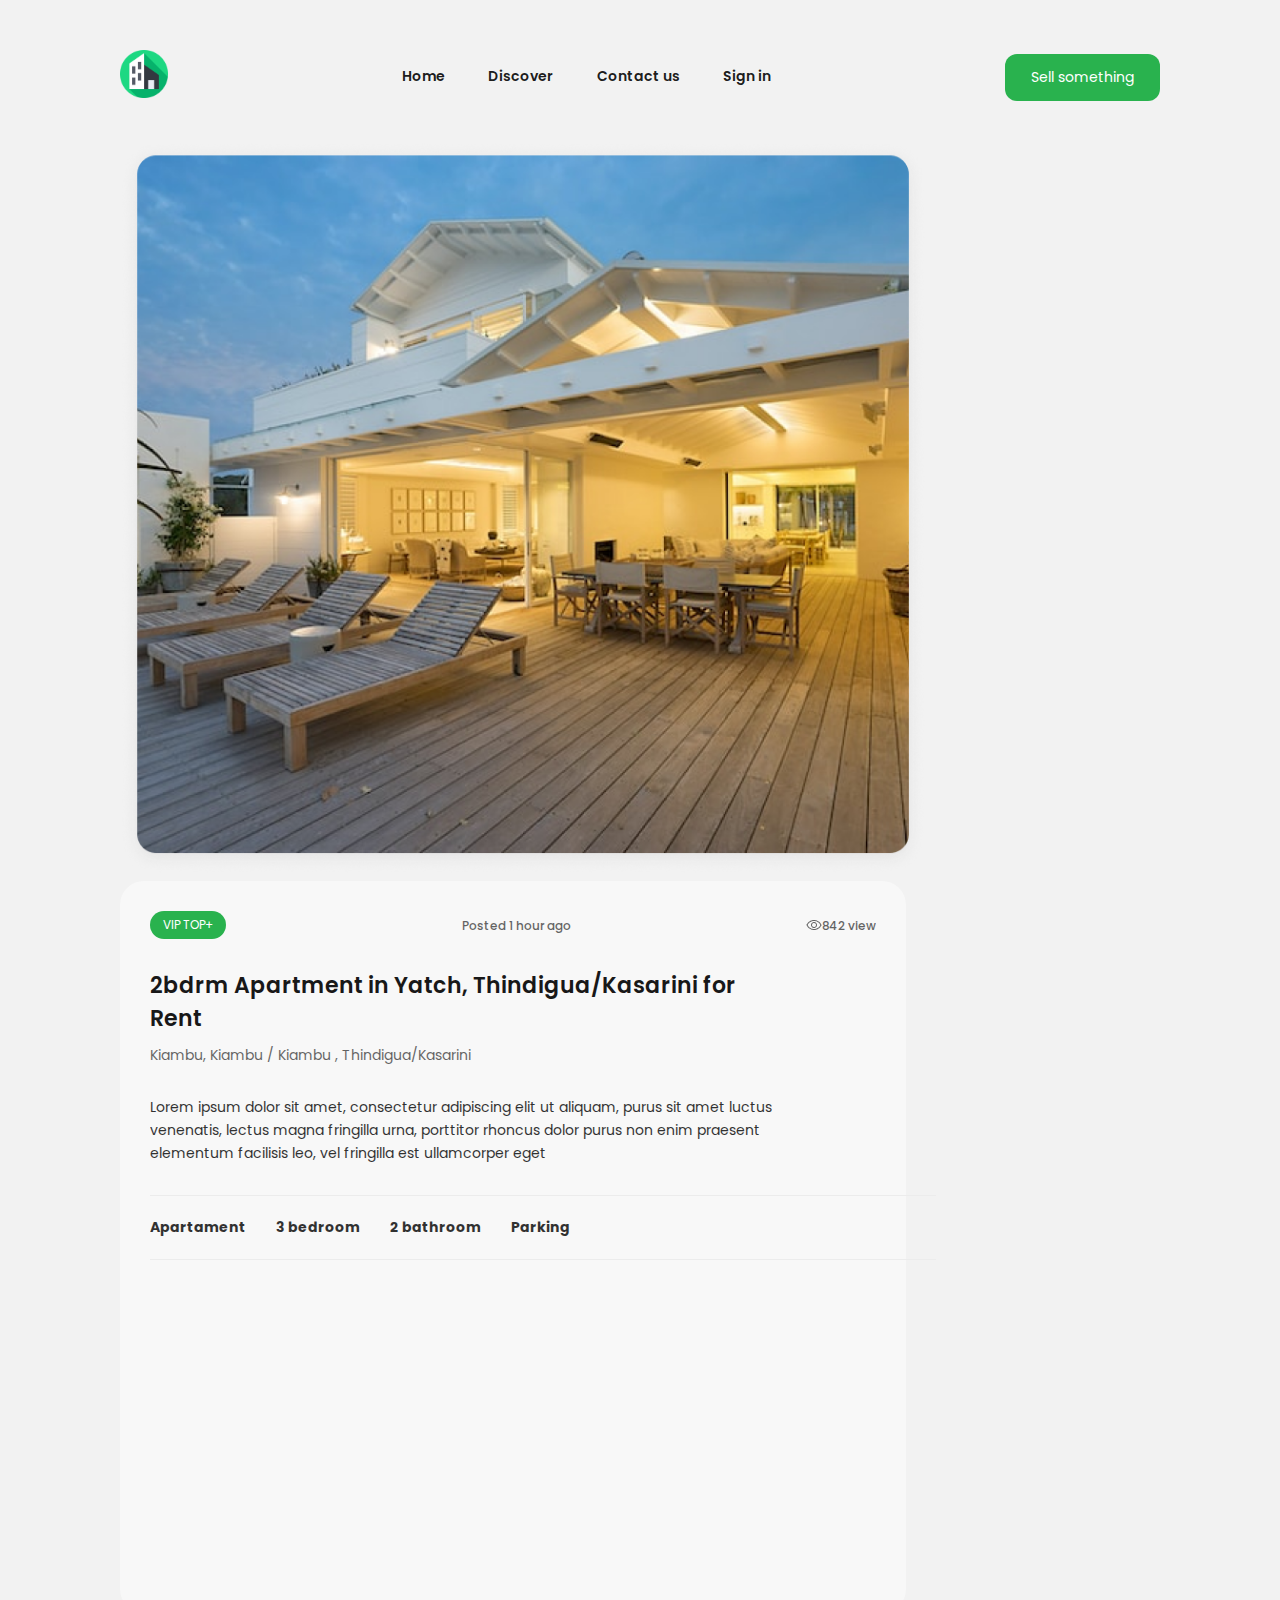
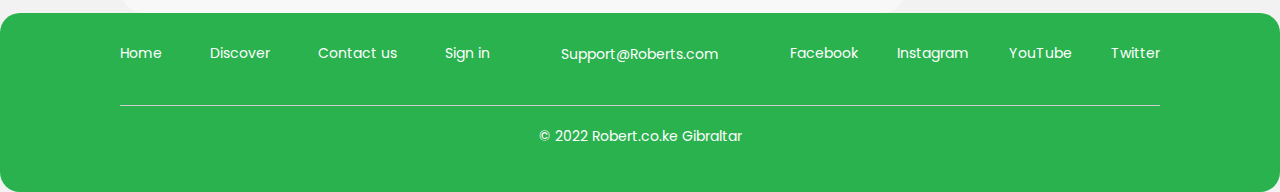
==== Home.html @ 2c14aee9 "started page 2" ====
<!DOCTYPE html>
<html lang="en">
    <head>
        <meta charset="UTF-8">
        <meta name="viewport" content="width=device-width, initial-scale=1.0">
        <title>SHUALEDURI</title>
        <link rel="preconnect" href="https://fonts.googleapis.com">
        <link rel="preconnect" href="https://fonts.gstatic.com" crossorigin>
        <link href="https://fonts.googleapis.com/css2?family=Poppins:ital,wght@0,100;0,200;0,300;0,400;0,500;0,600;0,700;0,800;0,900;1,100;1,200;1,300;1,400;1,500;1,600;1,700;1,800;1,900&display=swap" rel="stylesheet">
        <link rel="stylesheet" href="assets/css/style.css">
        <link rel="shortcut icon" href="assets/images/logo.png" type="image/x-icon">
    </head>
    <body class="font-family">
        <header>
            <div class="container">
                <div class="d-flex header-div">
                    <a href="index.html">
                        <img id="logo" src="assets/images/logo.png" alt="logo">
                    </a>
                    <nav>
                        <ul class="navbar-ul font">
                            <li>
                                <a href="#">Home</a>
                            </li>
                            <li>
                                <a href="#">Discover</a>
                            </li>
                            <li>
                                <a href="#">Contact us</a>
                            </li>
                            <li>
                                <a href="#">Sign in</a>
                            </li>
                        </ul>
                    </nav>
                    <div class="button-div">
                        <button class="button-h font">Sell something</button>
                    </div>
                </div>
            </div>
            <div class="buttons">
                <div class="gilaki-f">
                    <div class="gilaki">
                        <img src="assets/images/home-2.png" alt="home-2">
                        <h1>Home</h1>
                    </div>
                    <div class="gilaki">
                        <img src="assets/images/3dcube.png" alt="3dcube">
                        <h1>Discover</h1>
                    </div>
                    <div class="gilaki">
                        <div class="isari-bg">
                            <img src="assets/images/isari.png" alt="isari">
                        </div>
                        <h1 class="gilaki-t">Sell</h1>
                    </div>
                    <div class="gilaki">
                        <img src="assets/images/message-text.png" alt="message-text">
                        <h1>Message</h1>
                    </div>
                    <div class="gilaki">
                        <img src="assets/images/user.png" alt="user">
                        <h1>Profile</h1>
                    </div>
                </div>    
            </div>
        </header>
        <main class="container">
            <section class="d-flex spb">
                <article class="article1">
                    <img src="assets/images/Rectangle 431.png" alt="Rectangle">
                </article>
                <article class="article2">
                    <div class="article2-div">
                        <div class="article2-bg">
                            <h1>VIP TOP+</h1>
                        </div>
                        <h1 class="h1-2">Posted 1 hour ago</h1>
                        <div class="f-div">
                            <img src="assets/images/tvali.png" alt="tvali">
                            <h1 class="h1-3">842 view</h1>
                        </div>
                    </div>
                    <div class="article2-div2">
                        <h1>2bdrm Apartment in Yatch, Thindigua/Kasarini for Rent</h1>
                        <h2>Kiambu, Kiambu / Kiambu , Thindigua/Kasarini</h2>
                        <p>Lorem ipsum dolor sit amet, consectetur adipiscing elit ut aliquam, purus sit amet luctus venenatis, lectus magna fringilla urna, porttitor rhoncus dolor purus non enim praesent elementum facilisis leo, vel fringilla est ullamcorper eget</p>
                    </div>
                    <div>
                        <div class="zoli3"></div>
                        <div class="middle-flex">
                            <h1>Apartament</h1>
                            <h1>3 bedroom</h1>
                            <h1>2 bathroom</h1>
                            <h1>Parking</h1>
                        </div>
                        <div class="zoli3"></div>
                    </div>
                    <div>
                        
                    </div>
                </article>
            </section>
        </main>
        <footer>
            <div class="container">
                <div class="footer-f">
                    <div class="row">
                        <ul class="navbar-ul li-row">
                            <li><a href="#"></a>Home</li>
                            <li><a href="#"></a>Discover</li>
                            <li><a href="#"></a>Contact us</li>
                            <li><a href="#"></a>Sign in</li>
                        </ul>
                    </div>
                    <div class="mail">
                        <h1>Support@Roberts.com</h1>
                    </div>
                    <div class="row">
                        <ul class="navbar-ul li-row2">
                            <li><a href="facebook.com" target="_blank"></a>Facebook</li>
                            <li><a href="instagram.com" target="_blank"></a>Instagram</li>
                            <li><a href="youtube.com" target="_blank"></a>YouTube</li>
                            <li><a href="x.com" target="_blank"></a>Twitter</li>
                        </ul>
                    </div>
                </div>
                <div>
                    <div class="zoli2"></div>
                </div>
                <div class="last">
                    <h1>© 2022 Robert.co.ke Gibraltar</h1>
                </div>
            </div>
        </footer>
    </body>
</html>
---- assets/css/style.css ----
*{
    margin: 0;
    padding: 0;
    box-sizing: border-box;
}
a{
    text-decoration: none;
}
ul{
    list-style: none;
}
img{
    max-width: 100%;
}
body{
    background-color: #F2F2F2;
}
header{
    padding-top: 42px;
    padding-bottom: 30px;
}
#logo{
    max-width: 48px;
    max-height: 48px;
}
.container{
    max-width: 1920px;
    width: 100%;
    margin: 0 auto;
    padding: 0 120px;
}
.d-flex{
    display: flex;
    flex-wrap: wrap;
}
.navbar-ul{
    display: flex;
    gap: 20px;
    width: 370px;
    height: 22px;
    justify-content: space-between;
}
.navbar-ul a{
    color: #000000E5;
    position: relative;
}
.font-family{
    font-family: "Poppins", sans-serif;
}
.font{
    font-size: 14px;
    font-weight: 600;
    font-family: "Poppins", sans-serif;
}
.header-div{
    align-items: center;
    justify-content: space-between;
    max-width: 1920px;
    height: 70px;
}
.button-h{
    border: none;
    background-color: #29B24E;
    padding: 13px 26px;
    border-radius: 12px;
    gap: 10px;
    color: #FFFFFF;
    transition: all 0.2s 0.2s;
    font-weight: 400;
}
.button-h:hover{
    font-size: 20px;
}
.navbar-ul a::before{
    content: "";
    position: absolute;
    bottom: -10px;
    left: 0;
    width: 0%;
    height: 3px;
    background-color: #29B24E;
    transition: all 0.5s; 
}
.navbar-ul a:hover::before{
    width: 100%;
}
.search-frame{
    max-width: 18px;
    width: 100%;
    position: absolute;
    top: 245px;
    left: 745px;
}
.main-img{
    max-width: 1225px;
    width: 100%;
    border-radius: 25px;
}
.section2 h1{
    font-size: 47px;
    max-width: 749px;
    width: 100%;
    position: absolute;
    top: 80px;
    left: 250px;
}
.section2 h2{
    font-size: 16px;
    opacity: 80%;
    font-weight: 400;
    max-width: 336px;
    width: 100%;
    position: absolute;
    top: 160px;
    left: 455px;
}
.section2-div{
    position: relative;
}
.section1{
    background-color: #F8F8F8;
    max-width: 395px;
    width: 100%;
    border-radius: 24px;
    padding: 30px;
}
.section1 h1{
    font-weight: 400;
    padding-bottom: 10px;
}
.article{
    justify-content: space-between;
}
.check{
    display: flex;
    flex-direction: column;
    gap: 5px;
    font-size: 20px;
}
input[type="checkbox"] {
    accent-color: #29B24E;
}
label{
    font-size: 14px;
    font-weight: 400;
}
label span{
    opacity: 80%;
}
.padding-b{
    padding-bottom: 20px;
}
select{
    max-width: 331px;
    height: 48px;
    width: 100%;
    border-radius: 10px;
    background-color: #F8F8F8;
    border: 1px solid #0D9CA436;
    margin-bottom: 20px;
}
option{
    font-size: 14px;
    font-weight: 400;
}
select{
    padding: 10px;
    font-size: 14px;
    font-weight: 400;
}
input[type="search"] {
    max-width: 324px;
    height: 48px;
    width: 100%;
    border-radius: 10px;
    background-color: #F8F8F8;
    opacity: 80%;
    border: none;
    padding: 20px;
    font-size: 14px;
    font-weight: 400;
    position: absolute;
    top: 230px;
    left: 460px;
}
.section3{
    margin-top: 30px;
    width: 100%;
}
.section3-div{
    max-width: 395px;
    width: 100%;
    height: 424px;
    border-radius: 14px;
    background-color: #F8F8F8;
    padding: 15px;
    position: relative;
    margin-bottom: 20px;
}
.img{
    max-width: 363px;
    height: 202px;
    border-radius: 20px;
    width: 100%;
}
.frame{
    width: 50px;
    position: absolute;
    top: 195px;
    left: 322px;
}
.frame-div img{
    padding: 15px;
    background-color: white;
    border-radius: 50px;
}
.title {
    color: #FFFFFF;
    font-size: 12px;
    font-weight: 500;
    border-radius: 15px;
    background-color: #29B24E;
    max-width: 76px;
    width: 100%;
    height: 30px;
    position: absolute;
    top: 20px;
    left: 20px;
    text-align: center;
    padding-top: 6px;
}
.section3-div h2{
   font-size: 16px;
   line-height: 24px;
   font-weight: 500;
   max-width: 304px;
   width: 100%;
   margin-top: 10px;
}
.section3-div h3{
    font-size: 14px;
    font-weight: 400;
    opacity: 50%;
    line-height: 21px;
}
.section3-div h4{
    font-size: 24px;
    font-weight: 500;
    text-align: right;
    line-height: 36px;
    color: #29B24E;
    margin-top: 30px;
}
.section3-div span{
    color: black;
    font-size: 15px;
    font-weight: 400;
}
.flex-div{
    display: flex;
    flex-wrap: wrap;
    justify-content: space-between;
}
.zoli{
    background-color: #CFEAD6;
    max-width: 395px;
    height: 1px;
    border-radius: 2px;
    margin-top: 20px;
}
.desc{
    height: 55px;
    align-items: center;
    justify-content: space-around;
}
.desc h1{
    font-size: 14px;
    font-weight: 400;
    line-height: 21px;
}
footer{
    background-color: #29B24E;
    height: 179px;
    border-radius: 20px;
    padding-top: 30px;
}
.footer-f{
    display: flex;
    justify-content: space-between;
    align-items: center;
    flex-wrap: wrap;
}
.footer-f li, .mail h1{
    color: white;
    font-size: 14px;
    font-weight: 400;
    line-height: 21px;
}
.zoli2{
    max-width: 1640px;
    width: 100%;
    height: 1px;
    border-radius: 40px;
    background-color: #D0D0D0;
    margin-top: 40px;
}
.last h1{
    font-size: 14px;
    font-weight: 400;
    line-height: 21px;
    color: #FFFFFF;
    display: flex;
    margin-top: 20px;
    justify-content: center;
    align-items: center;
    flex-wrap: wrap;
}
.section3-title{
    font-size: 18px;
    font-weight: 500;
    line-height: 27px;
    margin: 20px 0;
}
.buttons{
    display: none;
}
@media(max-width:768px){
    nav, .button-div, .section2-div input, .mail{
        display: none;
    }
    .container{
        padding: 0 10px;
        max-width: 768px;
        width: 100%;
    }
    .article{
        display: flex;
        flex-direction: column-reverse;
    }
    .main-img{
        max-width: 335px;
        height: 435px;
        width: 100%;
        margin-left: 10px;
    }
    .section2-div h1{
        max-width: 241px;
        width: 100%;
        font-size: 24px;
        line-height: 36px;
        top: 50px;
        left: 50px;
        text-align: center;
    }
    .section2 h2{
        font-size: 14px;
        font-weight: 400;
        line-height: 21px;
        top: 120px;
        left: 30px;
    }
    .frame{
        top: 190px;
        left: 280px;
    }
    .section3-div h2{
        margin-top: 20px;
    }
    footer{
        max-width: 375px;
        width: 100%;
        height: 326px;
        margin: 50px 0;
        margin-bottom: 100px;
    }
    .search-frame{
        top: 12px;
        left: 12px;
    }
    .frame-back{
        width: 44px;
        height: 44px;
        border-radius: 24px;
        background-color: #F8F8F8;
        top: -90px;
        left: 305px;
        position: absolute;
    }
    #logo{
        margin-left: 10px;
    }
    .zoli2{
        margin-top: 1px;
    }
    .li-row, .li-row2{
        height: 30px;
        display: flex;
        flex-direction: column;
    }
    .li-row2{
        align-items: end;
    }
    .row{
        display: flex;
        flex-direction: row;
        width: 175px;
        height: 205px;
    }
    .buttons{
        display: block;
        background-color: #FFFFFF;
        border-radius: 24px 24px 0 0;
        width: 375px;
        height: 72px;
        padding: 20px;
        position: fixed;
        width: 100%;
        z-index: 1;
        bottom: 0;
    }
    .gilaki{
        display: flex;
        flex-direction: column;
        align-items: center;
        position: relative;
    }
    .gilaki img{
        width: 24px;
        height: 24px;
        opacity: 90%;
    }
    .gilaki h1{
        font-size: 11px;
        font-weight: 500;
    }
    .gilaki-f{
        display: flex;
        justify-content: space-evenly;
    }
    .isari-bg{
        background-color: #29B24E;
        border-radius: 12px;
        width: 56px;
        height: 56px;
        position: absolute;
        top: -30px;
        padding: 16px;
    }
    .gilaki-t{
        position: absolute;
        top: 30px;
    }
}



.article1 img{
    max-width: 810px;
    height: 732px;
    border-radius: 20px;
}
.article2{
    max-width: 786px;
    height: 732px;
    width: 100%;
    border-radius: 24px;
    background-color: #F8F8F8;
    padding: 30px;
}
.article2-div{
    display: flex;
    justify-content: space-between;
    align-items: center;
}
.article2-bg h1{
    background-color: #29B24E;
    border-radius: 15px;
    color: #FFFFFF;
    font-size: 12px;
    font-weight: 400;
    line-height: 18px;
    width: 76px;
    height: 28px;
    text-align: center;
    padding-top: 5px;
}
.h1-2{
    font-size: 12px;
    font-weight: 500;
    line-height: 23px;
    opacity: 60%;
    text-align: center;
}
.h1-3{
    font-size: 12px;
    font-weight: 500;
    line-height: 23px;
    opacity: 60%;
}
.article2-div img{
    width: 16px;
    height: 16px;
}
.f-div{
    display: flex;
    flex-direction: row;
    align-items: center;
}
.article2-div2{
    margin-top: 30px;
}
.article2-div2 h1{
    width: 618px;
    opacity: 90%;
    font-size: 22px;
    font-weight: 600;
    line-height: 33px;
}
.article2-div2 h2{
    width: 326px;
    font-size: 14px;
    opacity: 60%;
    line-height: 21px;
    font-weight: 400;
    margin-top: 10px;
}
.article2-div2 p{
    width: 661px;
    opacity: 80%;
    font-size: 14px;
    font-weight: 400;
    line-height: 23px;
    margin-top: 30px;
    margin-bottom: 30px;
}
.zoli3{
    width: 786px;
    height: 1px;
    background-color: #ECECEC;
}
.middle-flex{
    display: flex;
    gap: 30px;
    padding: 20px 0;
}
.middle-flex h1{
    font-size: 14px;
    opacity: 80%;
    line-height: 23px;
}
.spb{
    justify-content: space-between;
}
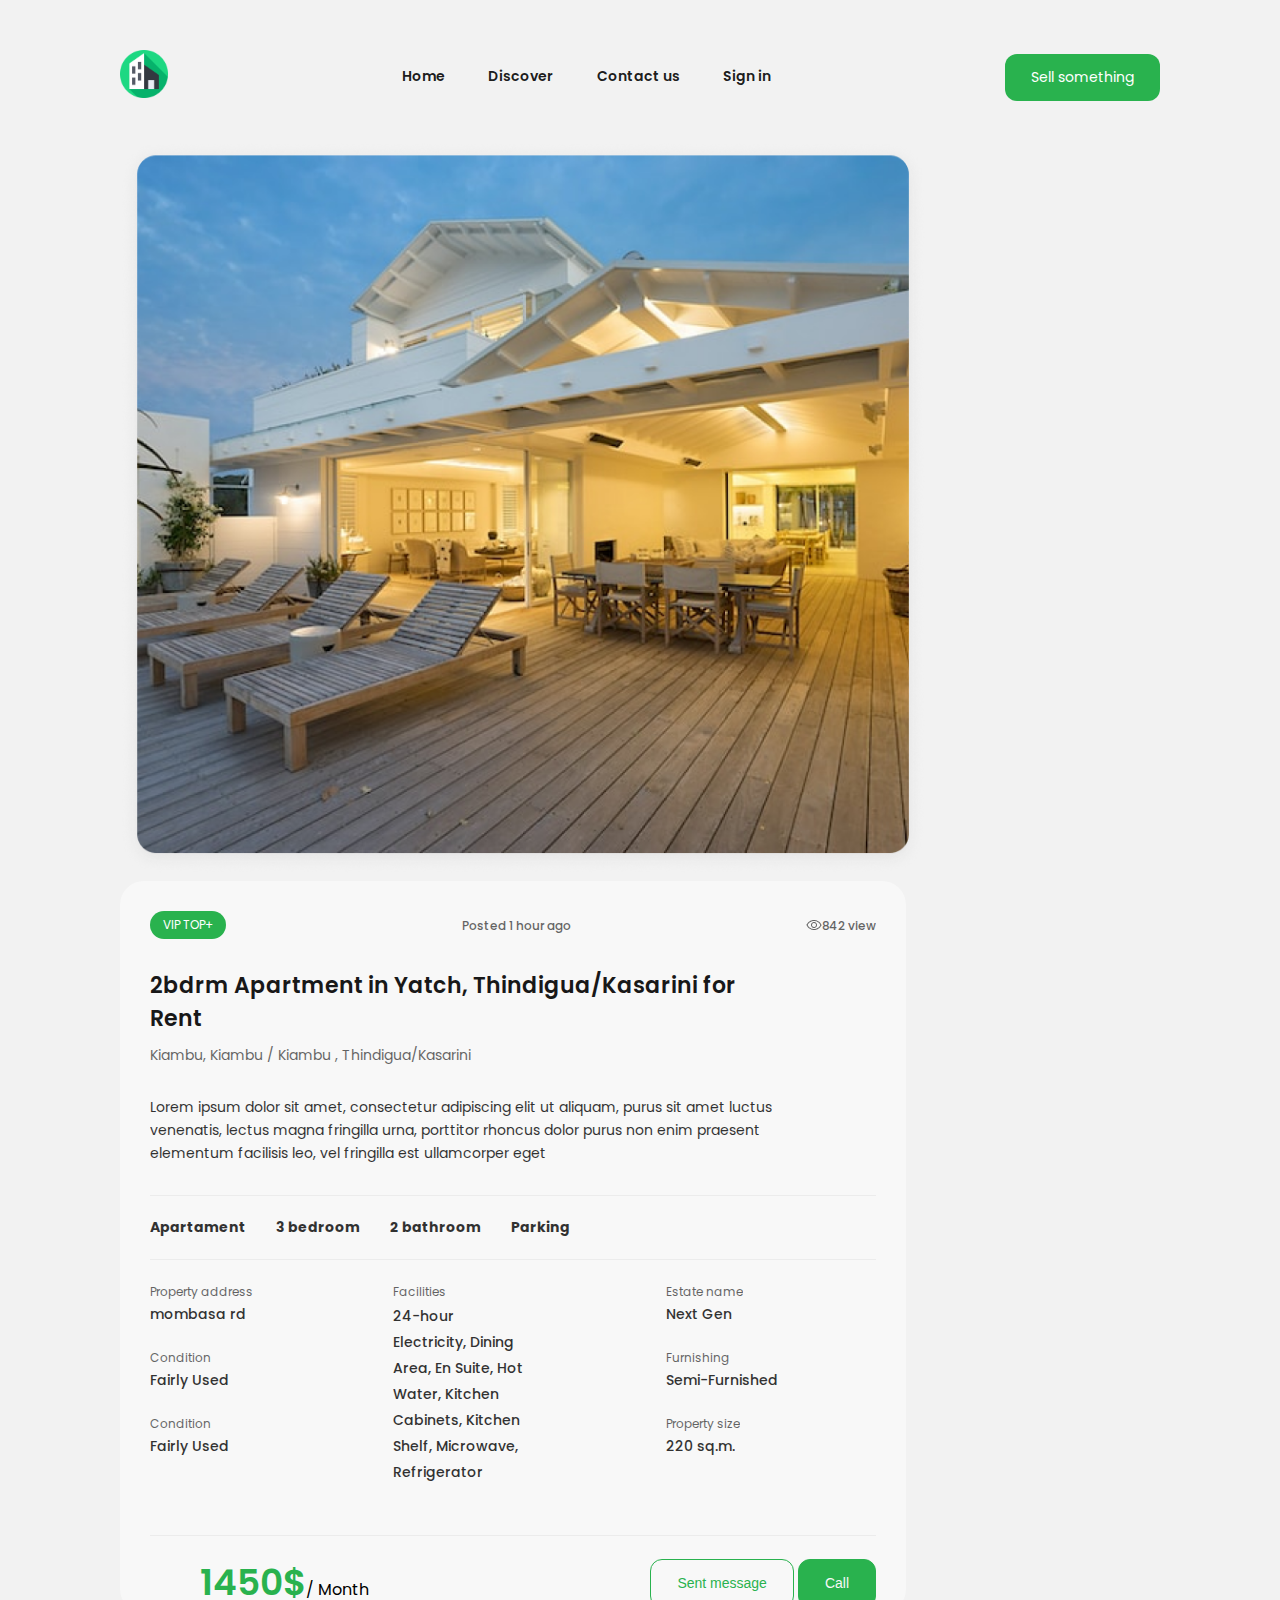
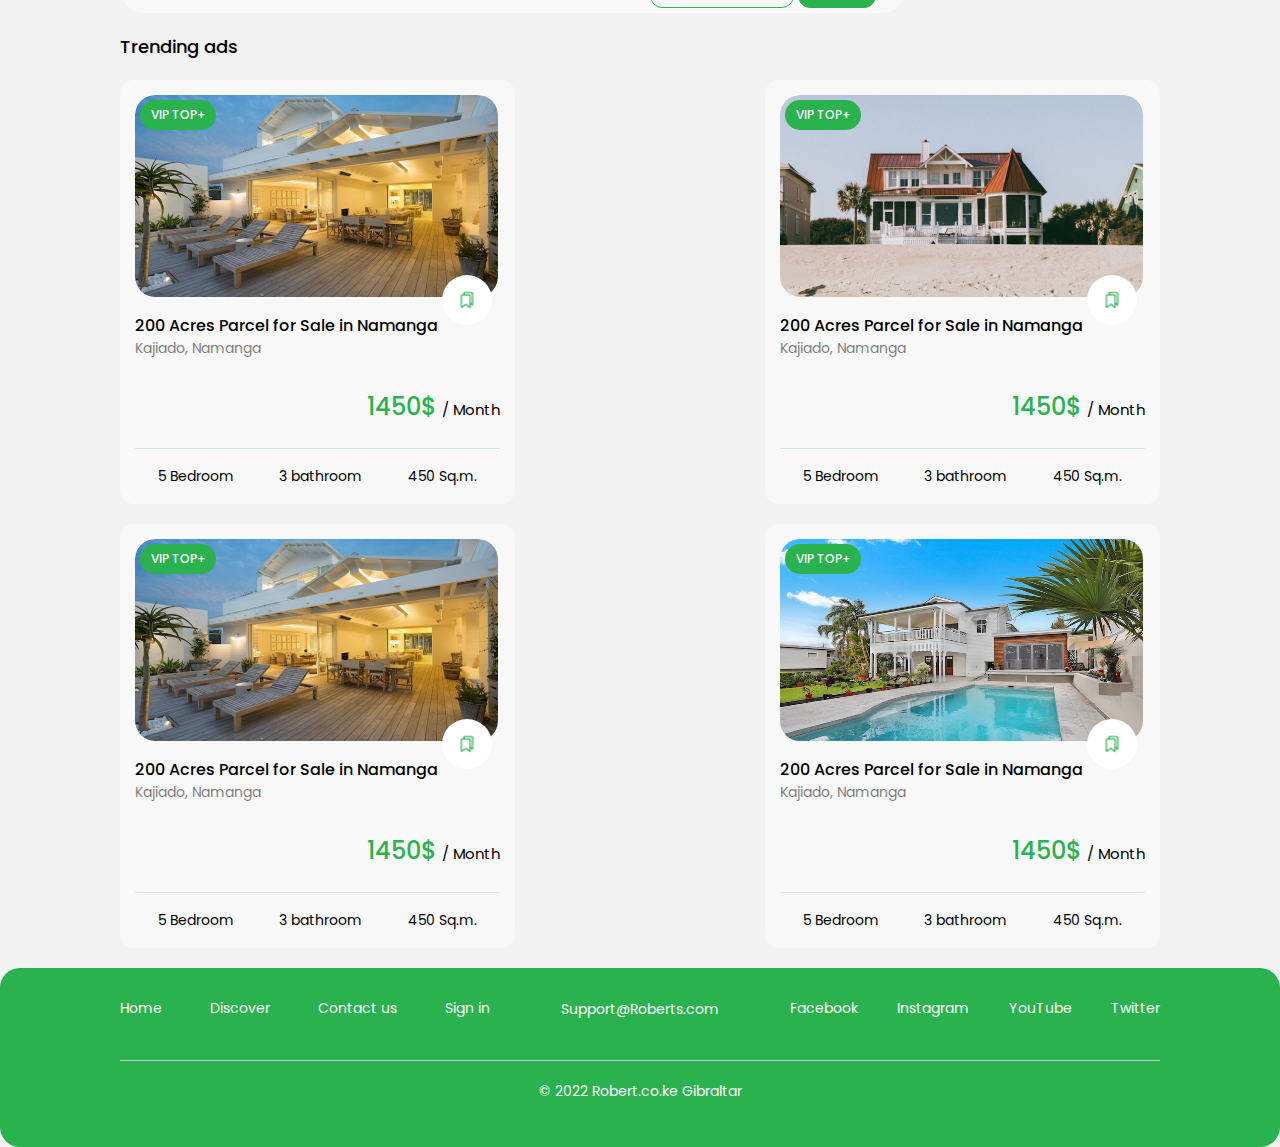
==== commit 13f9a4d8: "finished page 2" ====
--- a/Home.html
+++ b/Home.html
@@ -8,6 +8,7 @@
         <link rel="preconnect" href="https://fonts.gstatic.com" crossorigin>
         <link href="https://fonts.googleapis.com/css2?family=Poppins:ital,wght@0,100;0,200;0,300;0,400;0,500;0,600;0,700;0,800;0,900;1,100;1,200;1,300;1,400;1,500;1,600;1,700;1,800;1,900&display=swap" rel="stylesheet">
         <link rel="stylesheet" href="assets/css/style.css">
+        <link rel="stylesheet" href="assets/css/style-mob2.css">
         <link rel="shortcut icon" href="assets/images/logo.png" type="image/x-icon">
     </head>
     <body class="font-family">
@@ -64,6 +65,32 @@
                     </div>
                 </div>    
             </div>
+            <div class="buttons">
+                <div class="gilaki-f">
+                    <div class="gilaki">
+                        <img src="assets/images/home-2.png" alt="home-2">
+                        <h1>Home</h1>
+                    </div>
+                    <div class="gilaki">
+                        <img src="assets/images/3dcube.png" alt="3dcube">
+                        <h1>Discover</h1>
+                    </div>
+                    <div class="gilaki">
+                        <div class="isari-bg">
+                            <img src="assets/images/isari.png" alt="isari">
+                        </div>
+                        <h1 class="gilaki-t">Sell</h1>
+                    </div>
+                    <div class="gilaki">
+                        <img src="assets/images/message-text.png" alt="message-text">
+                        <h1>Message</h1>
+                    </div>
+                    <div class="gilaki">
+                        <img src="assets/images/user.png" alt="user">
+                        <h1>Profile</h1>
+                    </div>
+                </div>    
+            </div>
         </header>
         <main class="container">
             <section class="d-flex spb">
@@ -96,10 +123,127 @@
                         </div>
                         <div class="zoli3"></div>
                     </div>
+                    <div class="sia">
+                        <div class="sia1">
+                            <div class="m-b">
+                                <h2>Property address</h2>
+                                <h1>mombasa rd</h1>
+                            </div>
+                            <div class="m-b">
+                                <h2>Condition</h2>
+                                <h1>Fairly Used</h1>
+                            </div>   
+                            <div class="m-b">            
+                                <h2>Condition</h2>
+                                <h1>Fairly Used</h1>
+                            </div> 
+                        </div>
+                        <div class="sia2">
+                            <h2 class="s2">Facilities</h2>
+                            <p>24-hour Electricity,
+                                Dining Area,
+                                En Suite,
+                                Hot Water,
+                                Kitchen Cabinets,
+                                Kitchen Shelf,
+                                Microwave,
+                                Refrigerator</p>
+                        </div>
+                        <div class="sia1">
+                            <div class="m-b">
+                                <h2>Estate name</h2>
+                                <h1>Next Gen</h1>
+                            </div>
+                            <div class="m-b">
+                                <h2>Furnishing</h2>
+                                <h1>Semi-Furnished</h1>
+                            </div>   
+                            <div class="m-b">            
+                                <h2>Property size</h2>
+                                <h1>220 sq.m.</h1>
+                            </div> 
+                        </div>
+                    </div>
                     <div>
-                        
+                        <div class="zoli3 zoli3-2"></div>
+                        <div class="price">
+                            <h1>1450$<span>/ Month </span></h1>
+                            <div>
+                                <button class="b-1">Sent message</button>
+                                <button class="b-2">Call</button>
+                            </div>
+                        </div>
                     </div>
                 </article>
+            </section>
+            <section>
+                <h1 class="section3-title">Trending ads</h1>
+                <div class="flex-div">
+                    <div class="section3-div">
+                        <h1 class="title">VIP TOP+</h1>
+                        <img class="img" src="assets/images/img5.png" alt="img2">
+                        <div class="frame-div">
+                            <img class="frame" src="assets/images/Frame.png" alt="Frame">
+                        </div>
+                        <h2>200 Acres Parcel for Sale in Namanga</h2>
+                        <h3>Kajiado, Namanga</h3>
+                        <h4>1450$ <span>/ Month</span></h4>
+                        <div class="zoli"></div>
+                        <div class="desc d-flex">
+                            <h1>5 Bedroom</h1>
+                            <h1>3 bathroom</h1>
+                            <h1>450 Sq.m.</h1>
+                        </div>
+                    </div>
+                    <div class="section3-div">
+                        <h1 class="title">VIP TOP+</h1>
+                        <img class="img" src="assets/images/img3.png" alt="img2">
+                        <div class="frame-div">
+                            <img class="frame" src="assets/images/Frame.png" alt="Frame">
+                        </div>
+                        <h2>200 Acres Parcel for Sale in Namanga</h2>
+                        <h3>Kajiado, Namanga</h3>
+                        <h4>1450$ <span>/ Month</span></h4>
+                        <div class="zoli"></div>
+                        <div class="desc d-flex">
+                            <h1>5 Bedroom</h1>
+                            <h1>3 bathroom</h1>
+                            <h1>450 Sq.m.</h1>
+                        </div>
+                    </div>
+                    <div class="section3-div">
+                        <h1 class="title">VIP TOP+</h1>
+                        <img class="img" src="assets/images/img5.png" alt="img2">
+                        <div class="frame-div">
+                            <img class="frame" src="assets/images/Frame.png" alt="Frame">
+                        </div>
+                        <h2>200 Acres Parcel for Sale in Namanga</h2>
+                        <h3>Kajiado, Namanga</h3>
+                        <h4>1450$ <span>/ Month</span></h4>
+                        <div class="zoli"></div>
+                        <div class="desc d-flex">
+                            <h1>5 Bedroom</h1>
+                            <h1>3 bathroom</h1>
+                            <h1>450 Sq.m.</h1>
+                        </div>
+                    </div>
+                    <div class="section3-div">
+                        <h1 class="title">VIP TOP+</h1>
+                        <img class="img" src="assets/images/img2.jpg" alt="img2">
+                        <div class="frame-div">
+                            <img class="frame" src="assets/images/Frame.png" alt="Frame">
+                        </div>
+                        <h2>200 Acres Parcel for Sale in Namanga</h2>
+                        <h3>Kajiado, Namanga</h3>
+                        <h4>1450$ <span>/ Month</span></h4>
+                        <div class="zoli"></div>
+                        <div class="desc d-flex">
+                            <h1>5 Bedroom</h1>
+                            <h1>3 bathroom</h1>
+                            <h1>450 Sq.m.</h1>
+                        </div>
+                    </div>
+                </div>
             </section>
         </main>
         <footer>
--- a/assets/css/style.css
+++ b/assets/css/style.css
@@ -324,136 +324,6 @@
 .buttons{
     display: none;
 }
-@media(max-width:768px){
-    nav, .button-div, .section2-div input, .mail{
-        display: none;
-    }
-    .container{
-        padding: 0 10px;
-        max-width: 768px;
-        width: 100%;
-    }
-    .article{
-        display: flex;
-        flex-direction: column-reverse;
-    }
-    .main-img{
-        max-width: 335px;
-        height: 435px;
-        width: 100%;
-        margin-left: 10px;
-    }
-    .section2-div h1{
-        max-width: 241px;
-        width: 100%;
-        font-size: 24px;
-        line-height: 36px;
-        top: 50px;
-        left: 50px;
-        text-align: center;
-    }
-    .section2 h2{
-        font-size: 14px;
-        font-weight: 400;
-        line-height: 21px;
-        top: 120px;
-        left: 30px;
-    }
-    .frame{
-        top: 190px;
-        left: 280px;
-    }
-    .section3-div h2{
-        margin-top: 20px;
-    }
-    footer{
-        max-width: 375px;
-        width: 100%;
-        height: 326px;
-        margin: 50px 0;
-        margin-bottom: 100px;
-    }
-    .search-frame{
-        top: 12px;
-        left: 12px;
-    }
-    .frame-back{
-        width: 44px;
-        height: 44px;
-        border-radius: 24px;
-        background-color: #F8F8F8;
-        top: -90px;
-        left: 305px;
-        position: absolute;
-    }
-    #logo{
-        margin-left: 10px;
-    }
-    .zoli2{
-        margin-top: 1px;
-    }
-    .li-row, .li-row2{
-        height: 30px;
-        display: flex;
-        flex-direction: column;
-    }
-    .li-row2{
-        align-items: end;
-    }
-    .row{
-        display: flex;
-        flex-direction: row;
-        width: 175px;
-        height: 205px;
-    }
-    .buttons{
-        display: block;
-        background-color: #FFFFFF;
-        border-radius: 24px 24px 0 0;
-        width: 375px;
-        height: 72px;
-        padding: 20px;
-        position: fixed;
-        width: 100%;
-        z-index: 1;
-        bottom: 0;
-    }
-    .gilaki{
-        display: flex;
-        flex-direction: column;
-        align-items: center;
-        position: relative;
-    }
-    .gilaki img{
-        width: 24px;
-        height: 24px;
-        opacity: 90%;
-    }
-    .gilaki h1{
-        font-size: 11px;
-        font-weight: 500;
-    }
-    .gilaki-f{
-        display: flex;
-        justify-content: space-evenly;
-    }
-    .isari-bg{
-        background-color: #29B24E;
-        border-radius: 12px;
-        width: 56px;
-        height: 56px;
-        position: absolute;
-        top: -30px;
-        padding: 16px;
-    }
-    .gilaki-t{
-        position: absolute;
-        top: 30px;
-    }
-}
-
-
-
 .article1 img{
     max-width: 810px;
     height: 732px;
@@ -510,7 +380,7 @@
     margin-top: 30px;
 }
 .article2-div2 h1{
-    width: 618px;
+    max-width: 618px;
     opacity: 90%;
     font-size: 22px;
     font-weight: 600;
@@ -535,6 +405,7 @@
 }
 .zoli3{
     width: 786px;
+    width: 100%;
     height: 1px;
     background-color: #ECECEC;
 }
@@ -550,4 +421,84 @@
 }
 .spb{
     justify-content: space-between;
-}+}
+.sia1{
+    margin-top: 20px;
+}
+.sia1 h2, .s2{
+    font-size: 12px;
+    opacity: 60%;
+    line-height: 23px;
+    font-weight: 400;
+}
+.sia1 h1{
+    font-size: 14px;
+    opacity: 80%;
+    line-height: 23px;
+    font-weight: 500;
+}
+.m-b{
+    margin-bottom: 20px;
+}
+.sia2{
+    margin-top: 20px;
+}
+.sia2 p{
+    font-size: 14px;
+    line-height: 26px;
+    font-weight: 500;
+    opacity: 80%;
+    max-width: 133px;
+    width: 100%;
+}
+.sia{
+    display: flex;
+    flex-wrap: wrap;
+    gap: 140px;
+}
+.zoli3-2{
+    margin-top: 50px;
+}
+.price h1{
+    color: #29B24E;
+    line-height: 54px;
+    font-size: 36px;
+    font-weight: 600;
+    margin-left: 50px;
+}
+.price span{
+    font-size: 16px;
+    font-weight: 400;
+    line-height: 24px;
+    color: black;
+}
+.price{
+    display: flex;
+    justify-content: space-between;
+    align-items: center;
+    margin-top: 20px;
+}
+.b-1{
+    border-radius: 12px;
+    border: 1px solid #29B24E;
+    padding: 13px 26px;
+    background-color: #F8F8F8;
+    color: #29B24E;
+    font-size: 14px;
+    font-weight: 400;
+    line-height: 21px;
+}
+.b-2{
+    border-radius: 12px;
+    padding: 13px 26px;
+    border: 1px solid #29B24E;
+    background-color: #29B24E;
+    color: #F8F8F8;
+    font-size: 14px;
+    font-weight: 400;
+    line-height: 21px;
+}
+.fix{
+    display: flex;
+
+}
--- a/assets/css/style-mob2.css
+++ b/assets/css/style-mob2.css
@@ -0,0 +1,90 @@
+@media(max-width:768px){
+    header, .mail{
+        display: none;
+    }
+    .article1 img{
+        width: 335px;
+        height: 316px;
+        border-radius: 20px;
+        padding-left: 20px;
+    }
+    .container{
+        padding: 0 10px;
+        max-width: 768px;
+        width: 100%;
+    }
+    .article2-div2 h1{
+        width: 335px;
+    }
+    .article2-div2 h2{
+        width: 279px;
+    }
+    .article2-div2 p{
+        width: 330px;
+    }
+    footer{
+        max-width: 375px;
+        width: 100%;
+        height: 326px;
+        margin: 50px 0;
+        margin-bottom: 100px;
+    }
+    .li-row, .li-row2{
+        height: 30px;
+        display: flex;
+        flex-direction: column;
+    }
+    .li-row2{
+        align-items: end;
+    }
+    .row{
+        display: flex;
+        flex-direction: row;
+        width: 175px;
+        height: 205px;
+    }
+    .buttons{
+        display: block;
+        background-color: #FFFFFF;
+        border-radius: 24px 24px 0 0;
+        width: 375px;
+        height: 72px;
+        padding: 20px;
+        position: fixed;
+        width: 100%;
+        z-index: 1;
+        bottom: 0;
+    }
+    .gilaki{
+        display: flex;
+        flex-direction: column;
+        align-items: center;
+        position: relative;
+    }
+    .gilaki img{
+        width: 24px;
+        height: 24px;
+        opacity: 90%;
+    }
+    .gilaki h1{
+        font-size: 11px;
+        font-weight: 500;
+    }
+    .gilaki-f{
+        display: flex;
+        justify-content: space-evenly;
+    }
+    .isari-bg{
+        background-color: #29B24E;
+        border-radius: 12px;
+        width: 56px;
+        height: 56px;
+        position: absolute;
+        top: -30px;
+        padding: 16px;
+    }
+    .gilaki-t{
+        position: absolute;
+        top: 30px;
+    }
+}